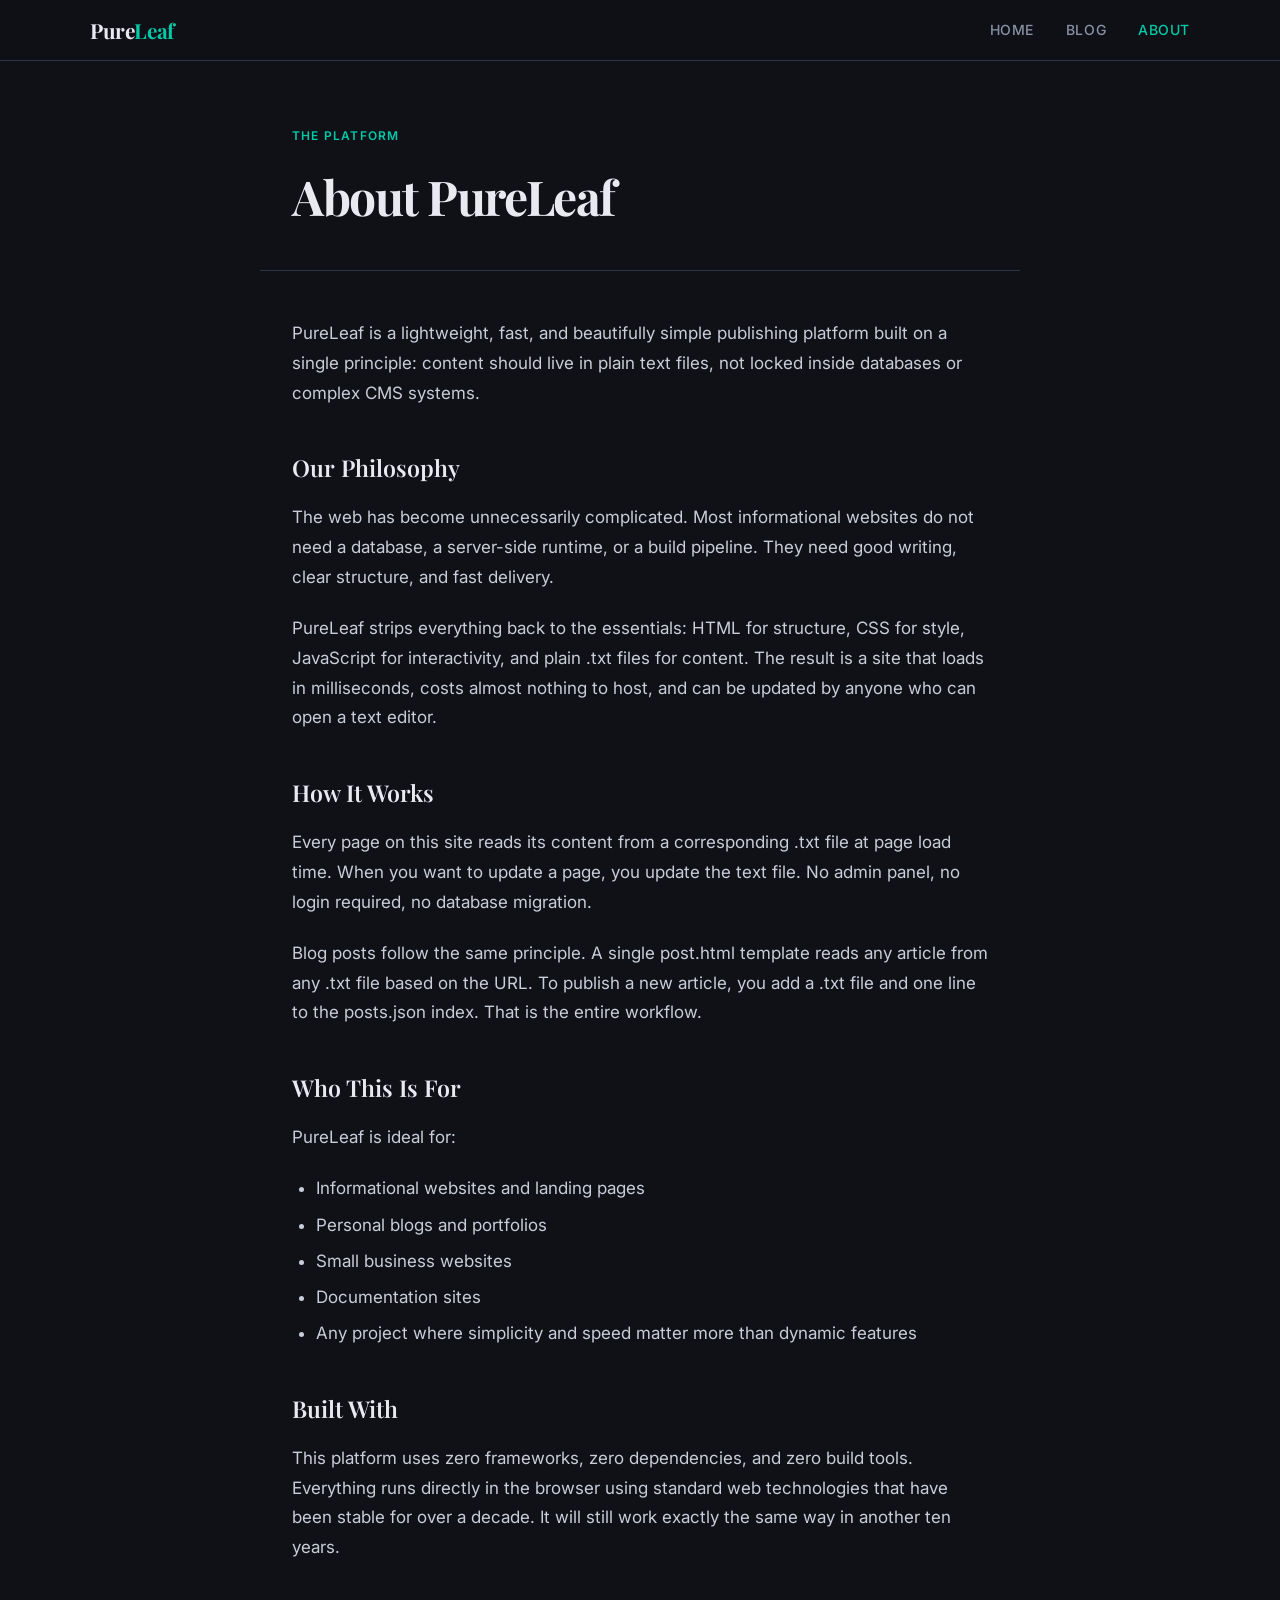
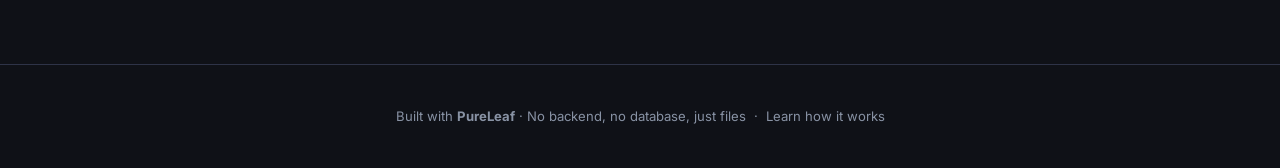
==== about.html @ 8e655b67 "Initial import" ====
<!DOCTYPE html>
<html lang="en">
<head>
  <meta charset="UTF-8">
  <meta name="viewport" content="width=device-width, initial-scale=1.0">
  <title>About — PureLeaf</title>
  <meta name="description" content="Learn how PureLeaf works — a backend-free publishing platform powered by plain text files.">
  <link rel="stylesheet" href="css/main.css">
</head>
<body>

  <nav class="nav">
    <div class="nav-inner">
      <a href="index.html" class="nav-logo">Pure<span>Leaf</span></a>
      <ul class="nav-links">
        <li><a href="index.html">Home</a></li>
        <li><a href="blog.html">Blog</a></li>
        <li><a href="about.html" class="active">About</a></li>
      </ul>
    </div>
  </nav>

  <main>

    <div class="page-header">
      <div class="section-label">The Platform</div>
      <h1>About PureLeaf</h1>
    </div>

    <div class="page-body">
      <!--
        This entire page's content comes from pages/about.txt
        To update it, just edit that file. No HTML knowledge needed.
      -->
      <div class="page-content" id="page-content"></div>
    </div>

  </main>

  <footer>
    <p>Built with <strong>PureLeaf</strong> · No backend, no database, just files &nbsp;·&nbsp;
      <a href="about.html">Learn how it works</a>
    </p>
  </footer>

  <script src="js/engine.js"></script>
  <script>
    // One line to load and render the entire page content from a txt file
    PureLeaf.render('pages/about.txt', document.getElementById('page-content'));
  </script>

</body>
</html>
---- css/main.css ----
@import url('https://fonts.googleapis.com/css2?family=Playfair+Display:wght@400;600;700&family=Inter:wght@300;400;500;600&display=swap');

/* ── Tokens ── */
:root {
  --bg:       #0f1117;
  --surface:  #1a1f2e;
  --surface2: #222736;
  --border:   #2e3347;
  --accent:   #00c9a7;
  --accent2:  #0099ff;
  --text:     #e8eaf0;
  --muted:    #8892a4;
  --danger:   #ff6b6b;

  --font-display: 'Playfair Display', Georgia, serif;
  --font-body:    'Inter', system-ui, sans-serif;

  --radius: 8px;
  --max-w:  760px;
  --max-w-wide: 1100px;
}

/* ── Reset ── */
*, *::before, *::after { box-sizing: border-box; margin: 0; padding: 0; }

html { scroll-behavior: smooth; }

body {
  background: var(--bg);
  color: var(--text);
  font-family: var(--font-body);
  font-size: 17px;
  line-height: 1.75;
  min-height: 100vh;
  display: flex;
  flex-direction: column;
}

img { max-width: 100%; display: block; }
a  { color: var(--accent); text-decoration: none; }
a:hover { text-decoration: underline; }

/* ── Nav ── */
.nav {
  position: sticky;
  top: 0;
  z-index: 100;
  background: rgba(15, 17, 23, 0.88);
  backdrop-filter: blur(12px);
  border-bottom: 1px solid var(--border);
  padding: 0 2rem;
}

.nav-inner {
  max-width: var(--max-w-wide);
  margin: 0 auto;
  display: flex;
  align-items: center;
  justify-content: space-between;
  height: 60px;
}

.nav-logo {
  font-family: var(--font-display);
  font-size: 1.3rem;
  font-weight: 700;
  color: var(--text);
  letter-spacing: -0.02em;
}

.nav-logo span { color: var(--accent); }

.nav-links { display: flex; gap: 2rem; list-style: none; }

.nav-links a {
  color: var(--muted);
  font-size: 0.875rem;
  font-weight: 500;
  letter-spacing: 0.04em;
  text-transform: uppercase;
  transition: color 0.2s;
}

.nav-links a:hover,
.nav-links a.active { color: var(--accent); text-decoration: none; }

/* ── Main layout ── */
main { flex: 1; }

.container {
  max-width: var(--max-w-wide);
  margin: 0 auto;
  padding: 0 2rem;
}

.container--narrow {
  max-width: var(--max-w);
  margin: 0 auto;
  padding: 0 2rem;
}

/* ── Hero ── */
.hero {
  padding: 5rem 2rem 4rem;
  text-align: center;
  max-width: var(--max-w-wide);
  margin: 0 auto;
}

.hero-eyebrow {
  display: inline-block;
  font-size: 0.75rem;
  font-weight: 600;
  letter-spacing: 0.12em;
  text-transform: uppercase;
  color: var(--accent);
  border: 1px solid var(--accent);
  padding: 0.3rem 0.9rem;
  border-radius: 100px;
  margin-bottom: 1.5rem;
}

.hero h1 {
  font-family: var(--font-display);
  font-size: clamp(2.2rem, 5vw, 3.8rem);
  font-weight: 700;
  line-height: 1.15;
  letter-spacing: -0.03em;
  color: var(--text);
  margin-bottom: 1.25rem;
}

.hero h1 em {
  font-style: normal;
  color: var(--accent);
}

.hero p {
  font-size: 1.1rem;
  color: var(--muted);
  max-width: 560px;
  margin: 0 auto 2.5rem;
}

.btn {
  display: inline-block;
  padding: 0.75rem 1.75rem;
  border-radius: var(--radius);
  font-size: 0.9rem;
  font-weight: 600;
  letter-spacing: 0.02em;
  transition: all 0.2s;
  cursor: pointer;
  border: none;
}

.btn-primary {
  background: var(--accent);
  color: #0f1117;
}

.btn-primary:hover {
  background: #00e0bb;
  text-decoration: none;
  transform: translateY(-1px);
}

.btn-ghost {
  background: transparent;
  color: var(--muted);
  border: 1px solid var(--border);
}

.btn-ghost:hover {
  color: var(--text);
  border-color: var(--muted);
  text-decoration: none;
}

/* ── Section headings ── */
.section-label {
  font-size: 0.75rem;
  font-weight: 600;
  letter-spacing: 0.1em;
  text-transform: uppercase;
  color: var(--accent);
  margin-bottom: 0.5rem;
}

/* ── Post cards grid ── */
.posts-section {
  padding: 3rem 2rem 5rem;
}

.posts-header {
  max-width: var(--max-w-wide);
  margin: 0 auto 2.5rem;
  display: flex;
  align-items: flex-end;
  justify-content: space-between;
}

.posts-header h2 {
  font-family: var(--font-display);
  font-size: 1.8rem;
  font-weight: 600;
  letter-spacing: -0.02em;
}

.posts-grid {
  max-width: var(--max-w-wide);
  margin: 0 auto;
  display: grid;
  grid-template-columns: repeat(auto-fill, minmax(300px, 1fr));
  gap: 1.5rem;
}

.post-card {
  background: var(--surface);
  border: 1px solid var(--border);
  border-radius: calc(var(--radius) * 1.5);
  padding: 1.75rem;
  transition: border-color 0.2s, transform 0.2s;
  display: flex;
  flex-direction: column;
}

.post-card:hover {
  border-color: var(--accent);
  transform: translateY(-3px);
}

.post-card-category {
  font-size: 0.72rem;
  font-weight: 600;
  letter-spacing: 0.1em;
  text-transform: uppercase;
  color: var(--accent);
  margin-bottom: 0.75rem;
}

.post-card h3 {
  font-family: var(--font-display);
  font-size: 1.15rem;
  font-weight: 600;
  line-height: 1.35;
  margin-bottom: 0.75rem;
  color: var(--text);
}

.post-card p {
  font-size: 0.9rem;
  color: var(--muted);
  line-height: 1.65;
  flex: 1;
  margin-bottom: 1.25rem;
}

.post-card-meta {
  display: flex;
  align-items: center;
  justify-content: space-between;
  font-size: 0.78rem;
  color: var(--muted);
  border-top: 1px solid var(--border);
  padding-top: 1rem;
  margin-top: auto;
}

.post-card-link {
  color: var(--accent);
  font-weight: 500;
  font-size: 0.82rem;
}

/* ── Article page ── */
.article-header {
  padding: 4rem 2rem 3rem;
  max-width: var(--max-w);
  margin: 0 auto;
  border-bottom: 1px solid var(--border);
}

.article-category {
  display: inline-block;
  font-size: 0.72rem;
  font-weight: 600;
  letter-spacing: 0.1em;
  text-transform: uppercase;
  color: var(--accent);
  margin-bottom: 1rem;
}

.article-header h1 {
  font-family: var(--font-display);
  font-size: clamp(1.8rem, 4vw, 2.8rem);
  font-weight: 700;
  line-height: 1.2;
  letter-spacing: -0.025em;
  margin-bottom: 1rem;
}

.article-meta {
  font-size: 0.85rem;
  color: var(--muted);
}

/* ── Article reading line (signature element) ── */
.article-body {
  max-width: var(--max-w);
  margin: 0 auto;
  padding: 3rem 2rem 5rem;
  position: relative;
}

.article-body::before {
  content: '';
  position: absolute;
  left: 0;
  top: 3rem;
  width: 3px;
  background: linear-gradient(to bottom, var(--accent), transparent);
  height: 60%;
  border-radius: 2px;
  opacity: 0.35;
}

/* Article content styles (rendered from txt) */
.article-content h2 {
  font-family: var(--font-display);
  font-size: 1.45rem;
  font-weight: 600;
  margin: 2.5rem 0 0.9rem;
  color: var(--text);
  letter-spacing: -0.01em;
}

.article-content p {
  margin-bottom: 1.35rem;
  color: #c8cdd8;
}

.article-content ul, .article-content ol {
  margin: 1rem 0 1.35rem 1.5rem;
  color: #c8cdd8;
}

.article-content li { margin-bottom: 0.4rem; }

/* ── About / static page ── */
.page-header {
  padding: 4rem 2rem 2rem;
  max-width: var(--max-w);
  margin: 0 auto;
  border-bottom: 1px solid var(--border);
}

.page-header h1 {
  font-family: var(--font-display);
  font-size: clamp(2rem, 4vw, 3rem);
  font-weight: 700;
  letter-spacing: -0.03em;
}

.page-body {
  max-width: var(--max-w);
  margin: 0 auto;
  padding: 3rem 2rem 5rem;
}

.page-content h2 {
  font-family: var(--font-display);
  font-size: 1.45rem;
  font-weight: 600;
  margin: 2.5rem 0 0.9rem;
  color: var(--text);
}

.page-content p  { margin-bottom: 1.35rem; color: #c8cdd8; }
.page-content ul { margin: 1rem 0 1.35rem 1.5rem; color: #c8cdd8; }
.page-content li { margin-bottom: 0.4rem; }

/* ── Blog index page ── */
.blog-header {
  padding: 4rem 2rem 3rem;
  max-width: var(--max-w-wide);
  margin: 0 auto;
}

.blog-header h1 {
  font-family: var(--font-display);
  font-size: clamp(2rem, 4vw, 3rem);
  font-weight: 700;
  letter-spacing: -0.03em;
  margin-bottom: 0.5rem;
}

.blog-header p { color: var(--muted); max-width: 480px; }

/* ── Post card cover image ── */
.post-card-image {
  width: calc(100% + 3.5rem);
  margin: -1.75rem -1.75rem 1.25rem;
  border-radius: calc(var(--radius) * 1.5) calc(var(--radius) * 1.5) 0 0;
  overflow: hidden;
  aspect-ratio: 16 / 9;
}

.post-card-image img {
  width: 100%;
  height: 100%;
  object-fit: cover;
  transition: transform 0.4s ease;
}

.post-card:hover .post-card-image img {
  transform: scale(1.04);
}

/* ── Article hero image ── */
.article-hero-wrap {
  width: 100%;
  max-width: var(--max-w);
  margin: 0 auto;
  padding: 0 2rem 2rem;
  box-sizing: border-box;
  display: block;
}

.article-hero-image {
  width: 100%;
  aspect-ratio: 16 / 7;
  overflow: hidden;
  border-radius: var(--radius);
  background: var(--surface);
  display: block;
  box-sizing: border-box;
}

.article-hero-image:empty {
  display: none;
}

.article-hero-image img {
  width: 100% !important;
  height: 100% !important;
  max-width: none !important;
  object-fit: cover;
  display: block;
}

/* ── Inline article figures ── */
.article-figure {
  margin: 2rem 0;
  border-radius: var(--radius);
  overflow: hidden;
  border: 1px solid var(--border);
}

.article-figure img {
  width: 100%;
  height: auto;
  display: block;
}

.article-figure figcaption {
  padding: 0.6rem 1rem;
  font-size: 0.8rem;
  color: var(--muted);
  background: var(--surface);
  border-top: 1px solid var(--border);
  font-style: italic;
}


.loading {
  color: var(--muted);
  font-size: 0.9rem;
  padding: 2rem 0;
  display: flex;
  align-items: center;
  gap: 0.5rem;
}

.loading::before {
  content: '';
  width: 14px; height: 14px;
  border: 2px solid var(--border);
  border-top-color: var(--accent);
  border-radius: 50%;
  animation: spin 0.8s linear infinite;
  flex-shrink: 0;
}

@keyframes spin { to { transform: rotate(360deg); } }

/* ── Back link ── */
.back-link {
  display: inline-flex;
  align-items: center;
  gap: 0.4rem;
  font-size: 0.85rem;
  color: var(--muted);
  margin-bottom: 2rem;
  transition: color 0.2s;
}

.back-link:hover { color: var(--accent); text-decoration: none; }

/* ── Footer ── */
footer {
  border-top: 1px solid var(--border);
  padding: 2.5rem 2rem;
  text-align: center;
  font-size: 0.82rem;
  color: var(--muted);
}

footer a { color: var(--muted); }
footer a:hover { color: var(--accent); }

/* ── Fade-in animation ── */
.fade-in {
  animation: fadeIn 0.4s ease both;
}

@keyframes fadeIn {
  from { opacity: 0; transform: translateY(8px); }
  to   { opacity: 1; transform: translateY(0); }
}

/* ── Responsive ── */
@media (max-width: 640px) {
  .nav-links { gap: 1.2rem; }
  .posts-grid { grid-template-columns: 1fr; }
  .posts-header { flex-direction: column; align-items: flex-start; gap: 0.75rem; }
  .article-body::before { display: none; }
}
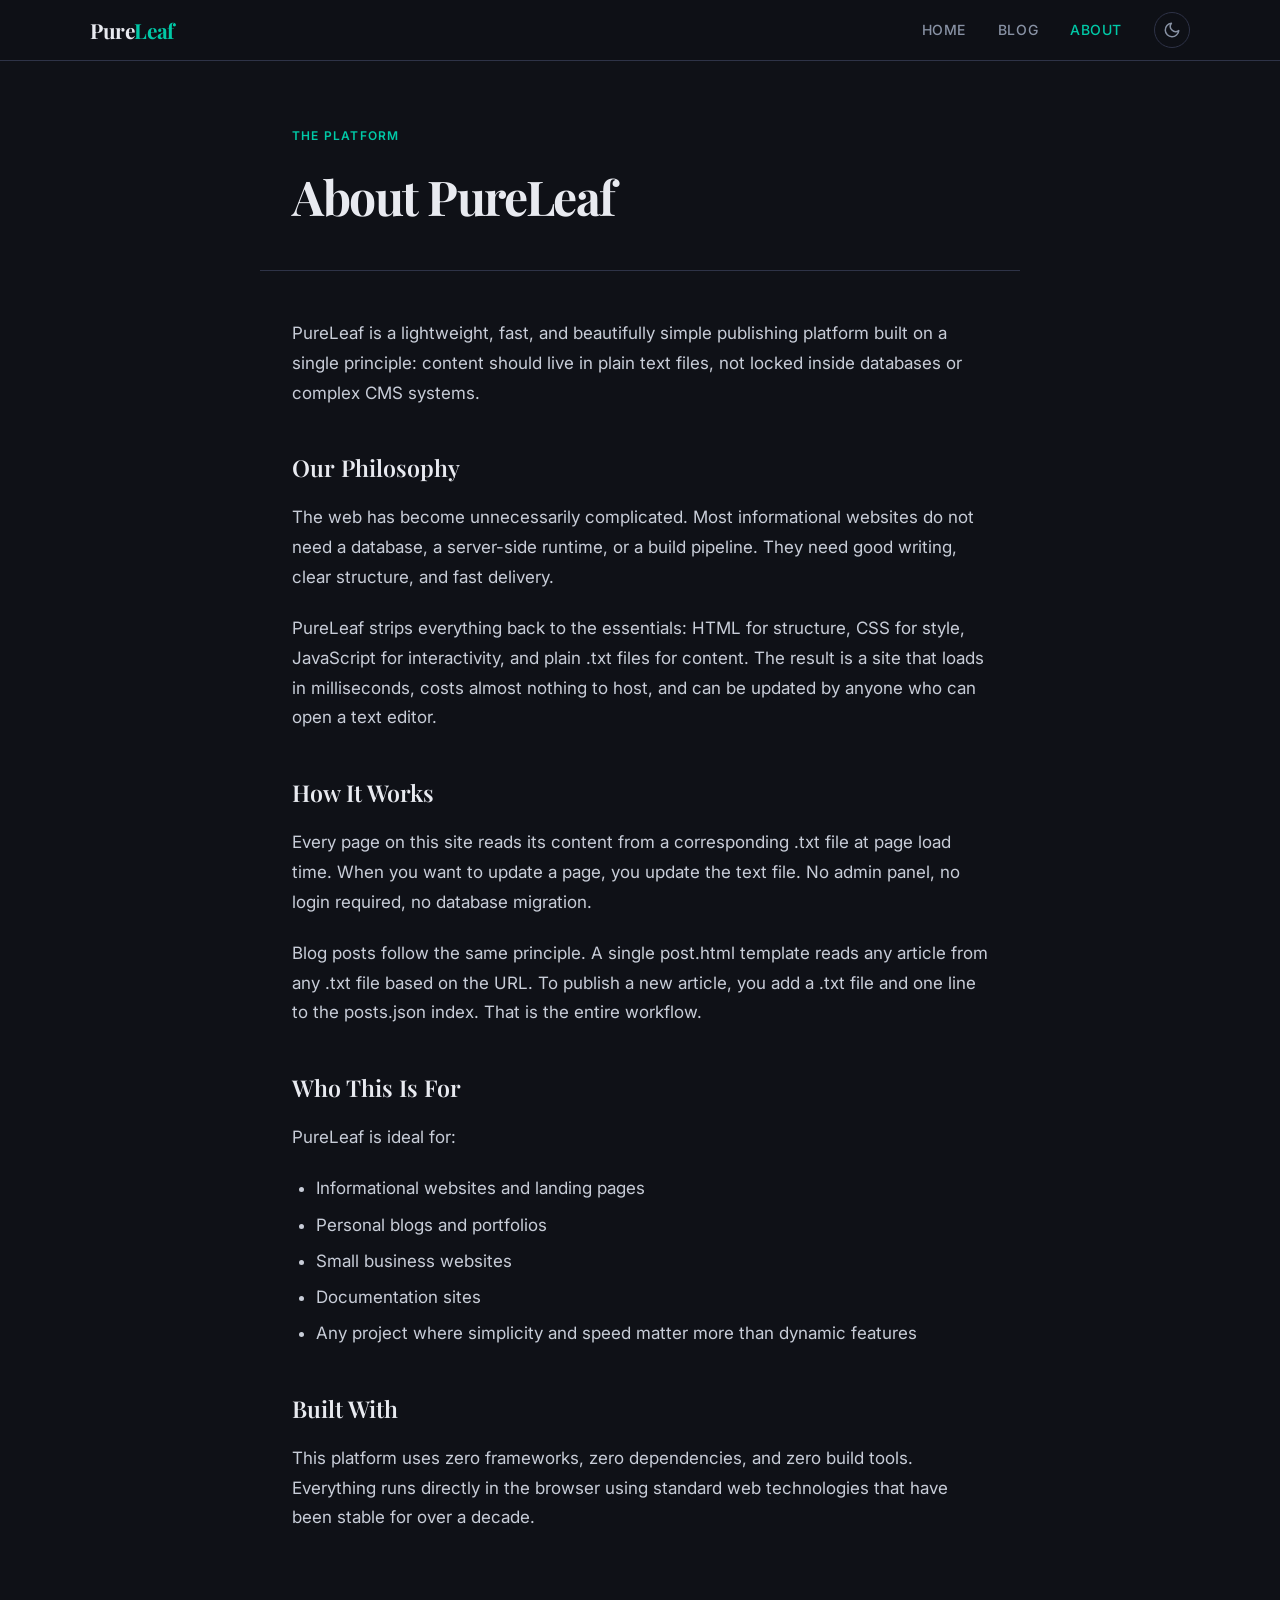
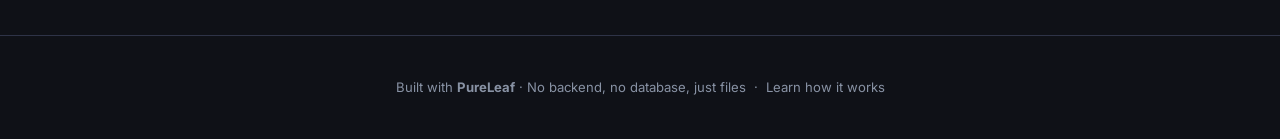
==== commit 008a5bf1: "adding theme toggle" ====
--- a/about.html
+++ b/about.html
@@ -5,18 +5,37 @@
   <meta name="viewport" content="width=device-width, initial-scale=1.0">
   <title>About — PureLeaf</title>
   <meta name="description" content="Learn how PureLeaf works — a backend-free publishing platform powered by plain text files.">
+  <meta name="generator" content="PureLeaf">
+  <link rel="icon" type="image/svg+xml" href="assets/favicon.svg">
   <link rel="stylesheet" href="css/main.css">
+  <script>if(localStorage.getItem('theme')==='light')document.body.classList.add('light');</script>
 </head>
 <body>
 
   <nav class="nav">
     <div class="nav-inner">
       <a href="index.html" class="nav-logo">Pure<span>Leaf</span></a>
-      <ul class="nav-links">
-        <li><a href="index.html">Home</a></li>
-        <li><a href="blog.html">Blog</a></li>
-        <li><a href="about.html" class="active">About</a></li>
-      </ul>
+      <div class="nav-right">
+        <ul class="nav-links">
+          <li><a href="index.html">Home</a></li>
+          <li><a href="blog.html">Blog</a></li>
+          <li><a href="about.html" class="active">About</a></li>
+        </ul>
+        <button class="theme-toggle" id="theme-toggle" aria-label="Toggle light/dark mode">
+          <span class="icon-wrap">
+            <svg class="icon-sun" xmlns="http://www.w3.org/2000/svg" viewBox="0 0 24 24" fill="none" stroke="currentColor" stroke-width="2" stroke-linecap="round" stroke-linejoin="round">
+              <circle cx="12" cy="12" r="5"/>
+              <line x1="12" y1="1" x2="12" y2="3"/><line x1="12" y1="21" x2="12" y2="23"/>
+              <line x1="4.22" y1="4.22" x2="5.64" y2="5.64"/><line x1="18.36" y1="18.36" x2="19.78" y2="19.78"/>
+              <line x1="1" y1="12" x2="3" y2="12"/><line x1="21" y1="12" x2="23" y2="12"/>
+              <line x1="4.22" y1="19.78" x2="5.64" y2="18.36"/><line x1="18.36" y1="5.64" x2="19.78" y2="4.22"/>
+            </svg>
+            <svg class="icon-moon" xmlns="http://www.w3.org/2000/svg" viewBox="0 0 24 24" fill="none" stroke="currentColor" stroke-width="2" stroke-linecap="round" stroke-linejoin="round">
+              <path d="M21 12.79A9 9 0 1 1 11.21 3 7 7 0 0 0 21 12.79z"/>
+            </svg>
+          </span>
+        </button>
+      </div>
     </div>
   </nav>
 
@@ -28,10 +47,6 @@
     </div>
 
     <div class="page-body">
-      <!--
-        This entire page's content comes from pages/about.txt
-        To update it, just edit that file. No HTML knowledge needed.
-      -->
       <div class="page-content" id="page-content"></div>
     </div>
 
@@ -39,13 +54,19 @@
 
   <footer>
     <p>Built with <strong>PureLeaf</strong> · No backend, no database, just files &nbsp;·&nbsp;
-      <a href="about.html">Learn how it works</a>
-    </p>
+      <a href="about.html">Learn how it works</a></p>
   </footer>
 
   <script src="js/engine.js"></script>
   <script>
-    // One line to load and render the entire page content from a txt file
+    // ── Theme toggle ──────────────────────────────────────────
+    const toggle = document.getElementById('theme-toggle');
+    toggle.addEventListener('click', () => {
+      const isLight = document.body.classList.toggle('light');
+      localStorage.setItem('theme', isLight ? 'light' : 'dark');
+    });
+
+    // ── Page content ──────────────────────────────────────────
     PureLeaf.render('pages/about.txt', document.getElementById('page-content'));
   </script>
 
--- a/css/main.css
+++ b/css/main.css
@@ -1,23 +1,56 @@
 @import url('https://fonts.googleapis.com/css2?family=Playfair+Display:wght@400;600;700&family=Inter:wght@300;400;500;600&display=swap');
 
-/* ── Tokens ── */
+/* ── Dark theme tokens (default) ── */
 :root {
-  --bg:       #0f1117;
-  --surface:  #1a1f2e;
-  --surface2: #222736;
-  --border:   #2e3347;
-  --accent:   #00c9a7;
-  --accent2:  #0099ff;
-  --text:     #e8eaf0;
-  --muted:    #8892a4;
-  --danger:   #ff6b6b;
+  --bg:          #0f1117;
+  --surface:     #1a1f2e;
+  --surface2:    #222736;
+  --border:      #2e3347;
+  --accent:      #00c9a7;
+  --accent2:     #0099ff;
+  --text:        #e8eaf0;
+  --muted:       #8892a4;
+  --danger:      #ff6b6b;
+  --article-p:   #c8cdd8;
 
   --font-display: 'Playfair Display', Georgia, serif;
   --font-body:    'Inter', system-ui, sans-serif;
 
-  --radius: 8px;
-  --max-w:  760px;
+  --radius:     8px;
+  --max-w:      760px;
   --max-w-wide: 1100px;
+  --accent-glow: rgba(0, 201, 167, 0.15);
+
+  /* Nav background — semi-transparent for backdrop-filter blur */
+  --nav-bg: rgba(15, 17, 23, 0.88);
+
+  /* Hero overlay gradient stops */
+  --hero-overlay-top:    rgba(15, 17, 23, 0.35);
+  --hero-overlay-bottom: rgba(15, 17, 23, 0.92);
+
+  /* Theme toggle icon visibility */
+  --icon-sun:  0;   /* hidden in dark mode */
+  --icon-moon: 1;   /* visible in dark mode */
+}
+
+/* ── Light theme token overrides ── */
+body.light {
+  --bg:          #f8f7f4;
+  --surface:     #ffffff;
+  --surface2:    #f1f0ed;
+  --border:      #dddbd6;
+  --text:        #1a1a2e;
+  --muted:       #6b7280;
+  --danger:      #dc2626;
+  --article-p:   #374151;
+  --accent-glow: rgba(0, 201, 167, 0.12);
+
+  --nav-bg: rgba(248, 247, 244, 0.88);
+  --hero-overlay-top:    rgba(15, 17, 23, 0.25);
+  --hero-overlay-bottom: rgba(15, 17, 23, 0.80);
+
+  --icon-sun:  1;   /* visible in light mode */
+  --icon-moon: 0;   /* hidden in light mode */
 }
 
 /* ── Reset ── */
@@ -34,6 +67,8 @@
   min-height: 100vh;
   display: flex;
   flex-direction: column;
+  /* Smooth transition for theme switch — covers bg, text, borders */
+  transition: background 0.25s ease, color 0.25s ease;
 }
 
 img { max-width: 100%; display: block; }
@@ -45,10 +80,11 @@
   position: sticky;
   top: 0;
   z-index: 100;
-  background: rgba(15, 17, 23, 0.88);
+  background: var(--nav-bg);
   backdrop-filter: blur(12px);
   border-bottom: 1px solid var(--border);
   padding: 0 2rem;
+  transition: background 0.25s ease, border-color 0.25s ease;
 }
 
 .nav-inner {
@@ -66,9 +102,17 @@
   font-weight: 700;
   color: var(--text);
   letter-spacing: -0.02em;
+  transition: color 0.25s ease;
 }
 
 .nav-logo span { color: var(--accent); }
+
+/* Nav right side — links + toggle grouped together */
+.nav-right {
+  display: flex;
+  align-items: center;
+  gap: 2rem;
+}
 
 .nav-links { display: flex; gap: 2rem; list-style: none; }
 
@@ -84,6 +128,47 @@
 .nav-links a:hover,
 .nav-links a.active { color: var(--accent); text-decoration: none; }
 
+/* ── Theme toggle button ── */
+.theme-toggle {
+  background: none;
+  border: 1px solid var(--border);
+  border-radius: 100px;
+  width: 36px;
+  height: 36px;
+  display: flex;
+  align-items: center;
+  justify-content: center;
+  cursor: pointer;
+  color: var(--muted);
+  transition: border-color 0.2s, color 0.2s, background 0.2s;
+  flex-shrink: 0;
+  padding: 0;
+}
+
+.theme-toggle:hover {
+  border-color: var(--accent);
+  color: var(--accent);
+  background: var(--accent-glow);
+}
+
+/* Show sun icon in light mode, moon icon in dark mode */
+.theme-toggle .icon-sun  { opacity: var(--icon-sun);  transition: opacity 0.2s; display: block; }
+.theme-toggle .icon-moon { opacity: var(--icon-moon); transition: opacity 0.2s; display: block; }
+
+/* Stack both icons and use opacity to switch between them */
+.theme-toggle .icon-wrap {
+  position: relative;
+  width: 18px;
+  height: 18px;
+}
+
+.theme-toggle .icon-wrap svg {
+  position: absolute;
+  top: 0; left: 0;
+  width: 18px;
+  height: 18px;
+}
+
 /* ── Main layout ── */
 main { flex: 1; }
 
@@ -101,10 +186,46 @@
 
 /* ── Hero ── */
 .hero {
+  position: relative;
+  overflow: hidden;
+  min-height: 560px;
+  display: flex;
+  align-items: center;
+}
+
+.hero-bg {
+  position: absolute;
+  inset: 0;
+  z-index: 0;
+}
+
+.hero-bg img {
+  width: 100%;
+  height: 100%;
+  object-fit: cover;
+  display: block;
+}
+
+.hero-bg::after {
+  content: '';
+  position: absolute;
+  inset: 0;
+  background: linear-gradient(
+    to bottom,
+    var(--hero-overlay-top) 0%,
+    var(--hero-overlay-bottom) 100%
+  );
+  transition: background 0.25s ease;
+}
+
+.hero-content {
+  position: relative;
+  z-index: 1;
+  width: 100%;
+  max-width: var(--max-w-wide);
+  margin: 0 auto;
   padding: 5rem 2rem 4rem;
   text-align: center;
-  max-width: var(--max-w-wide);
-  margin: 0 auto;
 }
 
 .hero-eyebrow {
@@ -120,28 +241,137 @@
   margin-bottom: 1.5rem;
 }
 
-.hero h1 {
+.hero-content h1 {
   font-family: var(--font-display);
   font-size: clamp(2.2rem, 5vw, 3.8rem);
   font-weight: 700;
   line-height: 1.15;
   letter-spacing: -0.03em;
-  color: var(--text);
+  color: #e8eaf0; /* always light — sits on dark photo overlay */
   margin-bottom: 1.25rem;
 }
 
-.hero h1 em {
-  font-style: normal;
-  color: var(--accent);
-}
-
-.hero p {
+.hero-content h1 em { font-style: normal; color: var(--accent); }
+
+.hero-content p {
   font-size: 1.1rem;
-  color: var(--muted);
+  color: rgba(232, 234, 240, 0.8); /* always light — sits on dark photo overlay */
   max-width: 560px;
   margin: 0 auto 2.5rem;
 }
 
+.hero-stats {
+  display: flex;
+  justify-content: center;
+  gap: 3rem;
+  margin-top: 2.5rem;
+  flex-wrap: wrap;
+}
+
+.hero-stat { text-align: center; }
+
+.hero-stat strong {
+  display: block;
+  font-family: var(--font-display);
+  font-size: 2rem;
+  font-weight: 700;
+  color: var(--accent);
+  line-height: 1;
+}
+
+.hero-stat span {
+  font-size: 0.78rem;
+  text-transform: uppercase;
+  letter-spacing: 0.08em;
+  color: rgba(232, 234, 240, 0.7);
+  margin-top: 0.3rem;
+  display: block;
+}
+
+/* ── Stats strip ── */
+.stats-strip {
+  width: 100%;
+  background: var(--surface);
+  border-top: 1px solid var(--border);
+  border-bottom: 1px solid var(--border);
+  transition: background 0.25s ease, border-color 0.25s ease;
+}
+
+.stats-strip-inner {
+  max-width: var(--max-w-wide);
+  margin: 0 auto;
+  padding: 2rem;
+  display: flex;
+  justify-content: space-around;
+  align-items: center;
+  flex-wrap: wrap;
+  gap: 1.5rem;
+}
+
+.stat-item-value {
+  font-family: var(--font-display);
+  font-size: 2.2rem;
+  font-weight: 700;
+  color: var(--accent);
+  line-height: 1;
+  display: block;
+  text-align: center;
+}
+
+.stat-item-label {
+  font-size: 0.78rem;
+  text-transform: uppercase;
+  letter-spacing: 0.08em;
+  color: var(--muted);
+  margin-top: 0.35rem;
+  display: block;
+  text-align: center;
+}
+
+/* ── Power line ── */
+.power-line {
+  width: 100%;
+  height: 2px;
+  background: linear-gradient(
+    to right,
+    transparent,
+    var(--accent) 20%,
+    var(--accent2) 80%,
+    transparent
+  );
+  box-shadow: 0 0 16px var(--accent-glow);
+  border: none;
+  margin: 0;
+  padding: 0;
+}
+
+/* ── Section layout ── */
+.section { padding: 4rem 2rem; }
+
+.section-header {
+  max-width: var(--max-w-wide);
+  margin: 0 auto 2.5rem;
+}
+
+.section-eyebrow {
+  font-size: 0.75rem;
+  font-weight: 600;
+  letter-spacing: 0.1em;
+  text-transform: uppercase;
+  color: var(--accent);
+  margin-bottom: 0.5rem;
+  display: block;
+}
+
+.section-title {
+  font-family: var(--font-display);
+  font-size: clamp(1.6rem, 3vw, 2.4rem);
+  font-weight: 700;
+  letter-spacing: -0.02em;
+  color: var(--text);
+}
+
+/* ── Buttons ── */
 .btn {
   display: inline-block;
   padding: 0.75rem 1.75rem;
@@ -154,30 +384,18 @@
   border: none;
 }
 
-.btn-primary {
-  background: var(--accent);
-  color: #0f1117;
-}
-
-.btn-primary:hover {
-  background: #00e0bb;
-  text-decoration: none;
-  transform: translateY(-1px);
-}
+.btn-primary { background: var(--accent); color: #0f1117; }
+.btn-primary:hover { background: #00e0bb; text-decoration: none; transform: translateY(-1px); }
 
 .btn-ghost {
   background: transparent;
   color: var(--muted);
   border: 1px solid var(--border);
-}
-
-.btn-ghost:hover {
-  color: var(--text);
-  border-color: var(--muted);
-  text-decoration: none;
-}
-
-/* ── Section headings ── */
+  transition: color 0.2s, border-color 0.2s, background 0.25s ease;
+}
+.btn-ghost:hover { color: var(--text); border-color: var(--muted); text-decoration: none; }
+
+/* ── Section label ── */
 .section-label {
   font-size: 0.75rem;
   font-weight: 600;
@@ -187,10 +405,8 @@
   margin-bottom: 0.5rem;
 }
 
-/* ── Post cards grid ── */
-.posts-section {
-  padding: 3rem 2rem 5rem;
-}
+/* ── Post cards ── */
+.posts-section { padding: 3rem 2rem 5rem; }
 
 .posts-header {
   max-width: var(--max-w-wide);
@@ -220,15 +436,12 @@
   border: 1px solid var(--border);
   border-radius: calc(var(--radius) * 1.5);
   padding: 1.75rem;
-  transition: border-color 0.2s, transform 0.2s;
+  transition: border-color 0.2s, transform 0.2s, background 0.25s ease;
   display: flex;
   flex-direction: column;
 }
 
-.post-card:hover {
-  border-color: var(--accent);
-  transform: translateY(-3px);
-}
+.post-card:hover { border-color: var(--accent); transform: translateY(-3px); }
 
 .post-card-category {
   font-size: 0.72rem;
@@ -246,6 +459,7 @@
   line-height: 1.35;
   margin-bottom: 0.75rem;
   color: var(--text);
+  transition: color 0.25s ease;
 }
 
 .post-card p {
@@ -254,6 +468,7 @@
   line-height: 1.65;
   flex: 1;
   margin-bottom: 1.25rem;
+  transition: color 0.25s ease;
 }
 
 .post-card-meta {
@@ -265,13 +480,10 @@
   border-top: 1px solid var(--border);
   padding-top: 1rem;
   margin-top: auto;
-}
-
-.post-card-link {
-  color: var(--accent);
-  font-weight: 500;
-  font-size: 0.82rem;
-}
+  transition: border-color 0.25s ease;
+}
+
+.post-card-link { color: var(--accent); font-weight: 500; font-size: 0.82rem; }
 
 /* ── Article page ── */
 .article-header {
@@ -279,6 +491,7 @@
   max-width: var(--max-w);
   margin: 0 auto;
   border-bottom: 1px solid var(--border);
+  transition: border-color 0.25s ease;
 }
 
 .article-category {
@@ -300,12 +513,9 @@
   margin-bottom: 1rem;
 }
 
-.article-meta {
-  font-size: 0.85rem;
-  color: var(--muted);
-}
-
-/* ── Article reading line (signature element) ── */
+.article-meta { font-size: 0.85rem; color: var(--muted); }
+
+/* ── Article reading line ── */
 .article-body {
   max-width: var(--max-w);
   margin: 0 auto;
@@ -325,7 +535,6 @@
   opacity: 0.35;
 }
 
-/* Article content styles (rendered from txt) */
 .article-content h2 {
   font-family: var(--font-display);
   font-size: 1.45rem;
@@ -333,19 +542,43 @@
   margin: 2.5rem 0 0.9rem;
   color: var(--text);
   letter-spacing: -0.01em;
+  transition: color 0.25s ease;
 }
 
 .article-content p {
   margin-bottom: 1.35rem;
-  color: #c8cdd8;
-}
-
-.article-content ul, .article-content ol {
+  color: var(--article-p);
+  transition: color 0.25s ease;
+}
+
+.article-content ul,
+.article-content ol {
   margin: 1rem 0 1.35rem 1.5rem;
-  color: #c8cdd8;
+  color: var(--article-p);
+  transition: color 0.25s ease;
 }
 
 .article-content li { margin-bottom: 0.4rem; }
+
+/* ── Home content section ── */
+.home-content-section {
+  max-width: var(--max-w);
+  margin: 0 auto;
+  padding: 3rem 2rem 4rem;
+}
+
+.home-content-section h2 {
+  font-family: var(--font-display);
+  font-size: 1.45rem;
+  font-weight: 600;
+  margin: 2.5rem 0 0.9rem;
+  color: var(--text);
+  transition: color 0.25s ease;
+}
+
+.home-content-section p  { margin-bottom: 1.35rem; color: var(--article-p); transition: color 0.25s ease; }
+.home-content-section ul { margin: 1rem 0 1.35rem 1.5rem; color: var(--article-p); transition: color 0.25s ease; }
+.home-content-section li { margin-bottom: 0.4rem; }
 
 /* ── About / static page ── */
 .page-header {
@@ -353,6 +586,7 @@
   max-width: var(--max-w);
   margin: 0 auto;
   border-bottom: 1px solid var(--border);
+  transition: border-color 0.25s ease;
 }
 
 .page-header h1 {
@@ -362,11 +596,7 @@
   letter-spacing: -0.03em;
 }
 
-.page-body {
-  max-width: var(--max-w);
-  margin: 0 auto;
-  padding: 3rem 2rem 5rem;
-}
+.page-body { max-width: var(--max-w); margin: 0 auto; padding: 3rem 2rem 5rem; }
 
 .page-content h2 {
   font-family: var(--font-display);
@@ -374,18 +604,15 @@
   font-weight: 600;
   margin: 2.5rem 0 0.9rem;
   color: var(--text);
-}
-
-.page-content p  { margin-bottom: 1.35rem; color: #c8cdd8; }
-.page-content ul { margin: 1rem 0 1.35rem 1.5rem; color: #c8cdd8; }
+  transition: color 0.25s ease;
+}
+
+.page-content p  { margin-bottom: 1.35rem; color: var(--article-p); transition: color 0.25s ease; }
+.page-content ul { margin: 1rem 0 1.35rem 1.5rem; color: var(--article-p); transition: color 0.25s ease; }
 .page-content li { margin-bottom: 0.4rem; }
 
-/* ── Blog index page ── */
-.blog-header {
-  padding: 4rem 2rem 3rem;
-  max-width: var(--max-w-wide);
-  margin: 0 auto;
-}
+/* ── Blog index ── */
+.blog-header { padding: 4rem 2rem 3rem; max-width: var(--max-w-wide); margin: 0 auto; }
 
 .blog-header h1 {
   font-family: var(--font-display);
@@ -413,9 +640,7 @@
   transition: transform 0.4s ease;
 }
 
-.post-card:hover .post-card-image img {
-  transform: scale(1.04);
-}
+.post-card:hover .post-card-image img { transform: scale(1.04); }
 
 /* ── Article hero image ── */
 .article-hero-wrap {
@@ -437,9 +662,7 @@
   box-sizing: border-box;
 }
 
-.article-hero-image:empty {
-  display: none;
-}
+.article-hero-image:empty { display: none; }
 
 .article-hero-image img {
   width: 100% !important;
@@ -449,19 +672,16 @@
   display: block;
 }
 
-/* ── Inline article figures ── */
+/* ── Inline figures ── */
 .article-figure {
   margin: 2rem 0;
   border-radius: var(--radius);
   overflow: hidden;
   border: 1px solid var(--border);
-}
-
-.article-figure img {
-  width: 100%;
-  height: auto;
-  display: block;
-}
+  transition: border-color 0.25s ease;
+}
+
+.article-figure img { width: 100%; height: auto; display: block; }
 
 .article-figure figcaption {
   padding: 0.6rem 1rem;
@@ -470,9 +690,10 @@
   background: var(--surface);
   border-top: 1px solid var(--border);
   font-style: italic;
-}
-
-
+  transition: background 0.25s ease, border-color 0.25s ease, color 0.25s ease;
+}
+
+/* ── Loading state ── */
 .loading {
   color: var(--muted);
   font-size: 0.9rem;
@@ -514,15 +735,14 @@
   text-align: center;
   font-size: 0.82rem;
   color: var(--muted);
+  transition: border-color 0.25s ease, color 0.25s ease;
 }
 
 footer a { color: var(--muted); }
 footer a:hover { color: var(--accent); }
 
-/* ── Fade-in animation ── */
-.fade-in {
-  animation: fadeIn 0.4s ease both;
-}
+/* ── Fade-in ── */
+.fade-in { animation: fadeIn 0.4s ease both; }
 
 @keyframes fadeIn {
   from { opacity: 0; transform: translateY(8px); }
@@ -531,8 +751,11 @@
 
 /* ── Responsive ── */
 @media (max-width: 640px) {
+  .nav-right { gap: 1.2rem; }
   .nav-links { gap: 1.2rem; }
   .posts-grid { grid-template-columns: 1fr; }
   .posts-header { flex-direction: column; align-items: flex-start; gap: 0.75rem; }
   .article-body::before { display: none; }
-}
+  .hero-stats { gap: 1.5rem; }
+  .stats-strip-inner { justify-content: center; }
+}
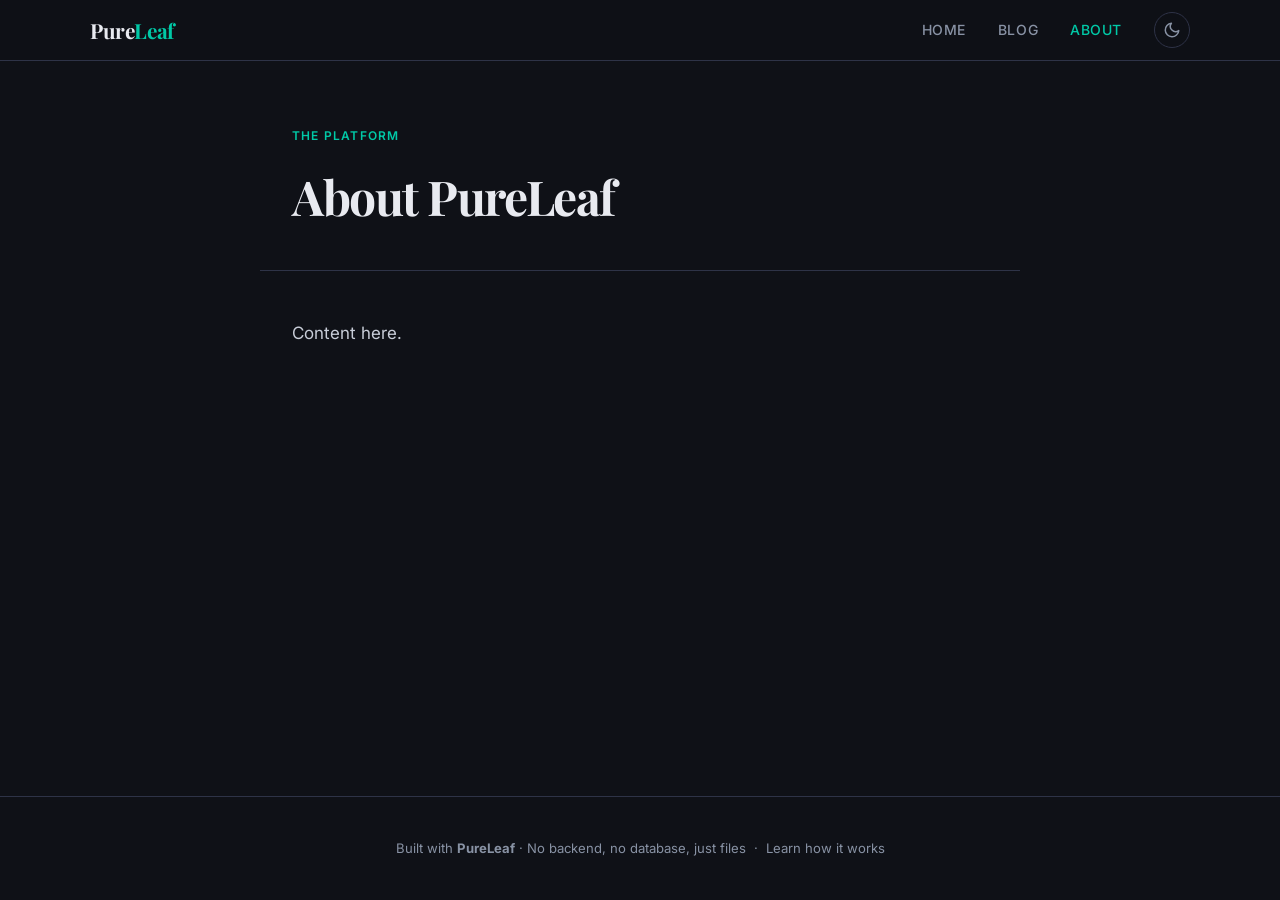
==== commit f8261c59: "fixing theme toggle" ====
--- a/about.html
+++ b/about.html
@@ -8,7 +8,7 @@
   <meta name="generator" content="PureLeaf">
   <link rel="icon" type="image/svg+xml" href="assets/favicon.svg">
   <link rel="stylesheet" href="css/main.css">
-  <script>if(localStorage.getItem('theme')==='light')document.body.classList.add('light');</script>
+  <script>if(localStorage.getItem('theme')==='light')document.documentElement.classList.add('light');</script>
 </head>
 <body>
 
@@ -62,7 +62,7 @@
     // ── Theme toggle ──────────────────────────────────────────
     const toggle = document.getElementById('theme-toggle');
     toggle.addEventListener('click', () => {
-      const isLight = document.body.classList.toggle('light');
+      const isLight = document.documentElement.classList.toggle('light');
       localStorage.setItem('theme', isLight ? 'light' : 'dark');
     });
 
--- a/css/main.css
+++ b/css/main.css
@@ -34,7 +34,7 @@
 }
 
 /* ── Light theme token overrides ── */
-body.light {
+html.light {
   --bg:          #f8f7f4;
   --surface:     #ffffff;
   --surface2:    #f1f0ed;
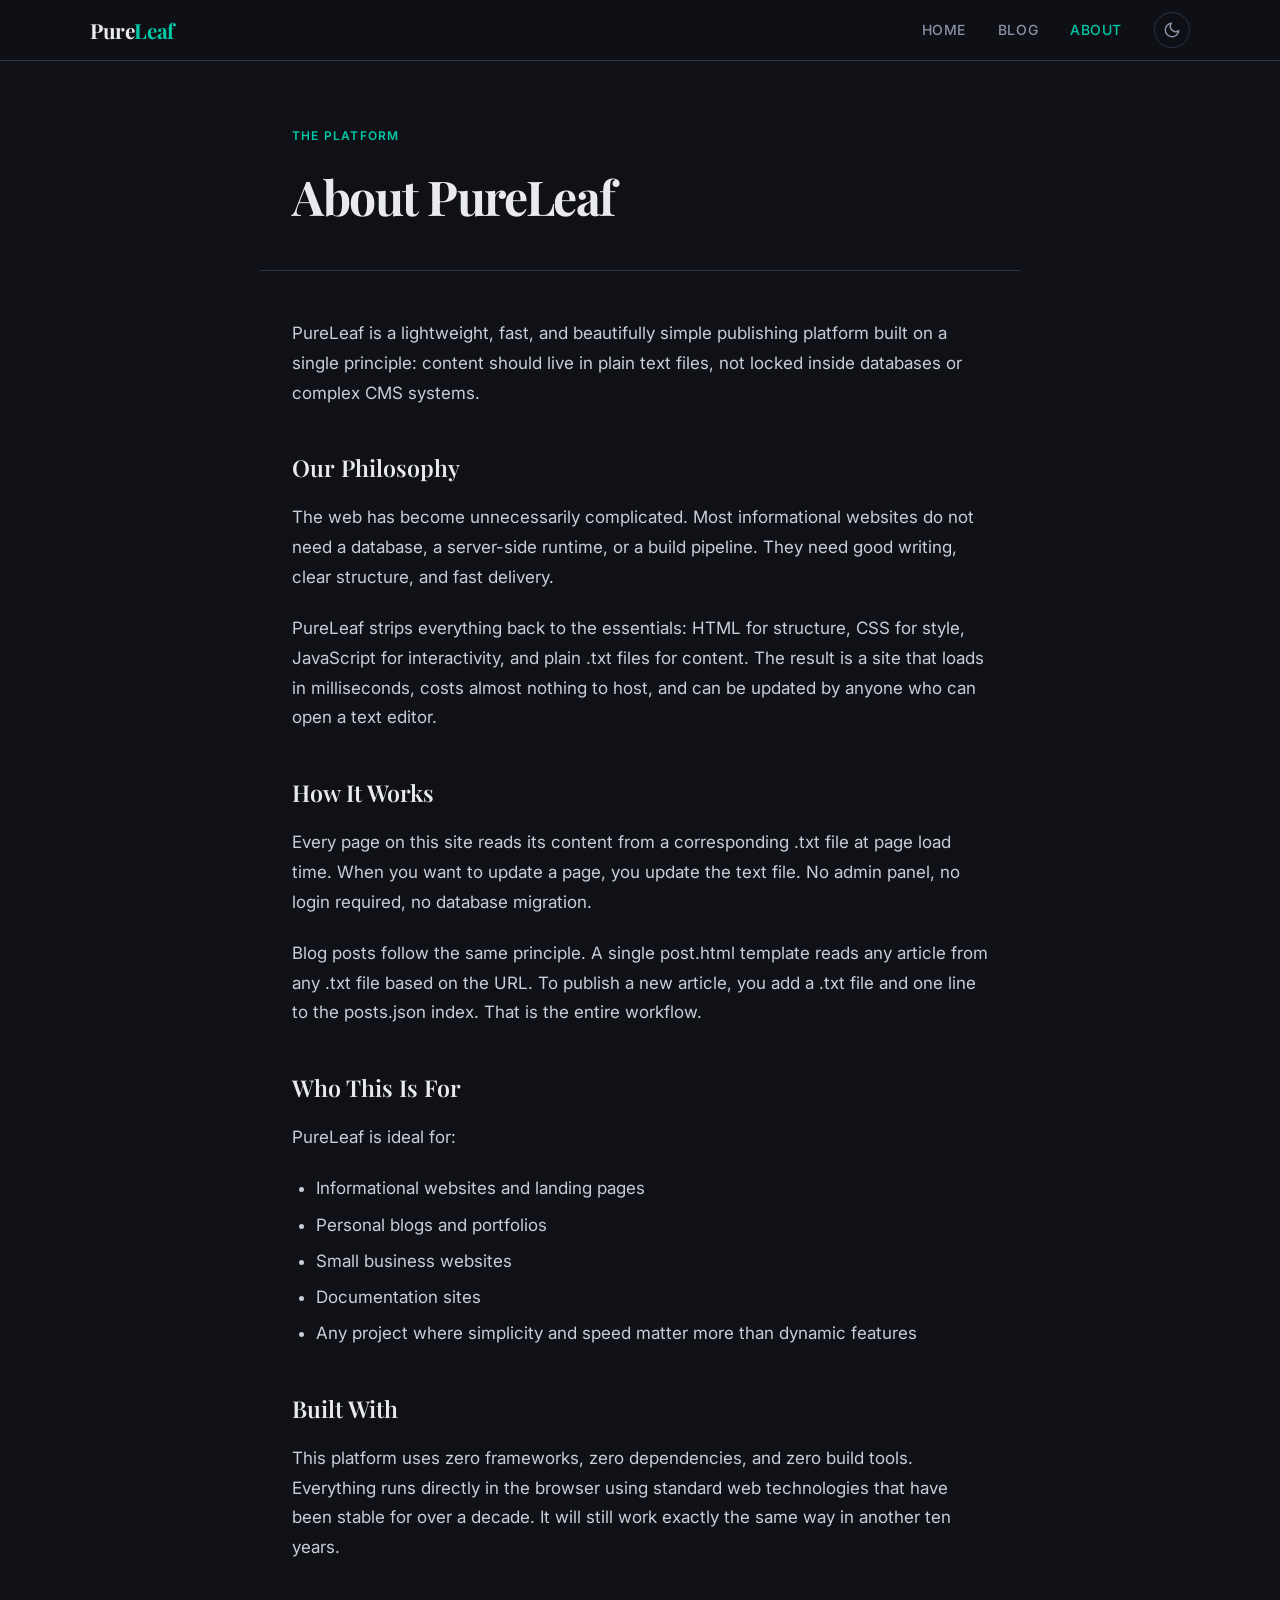
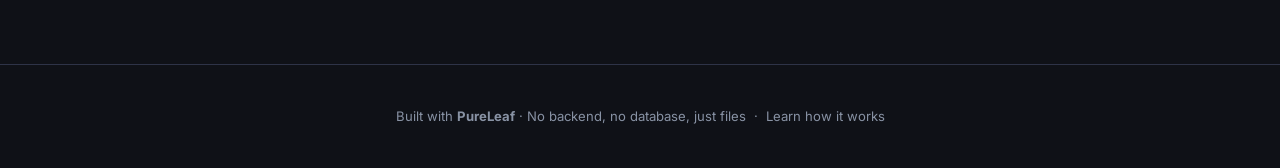
==== commit 3270ecf0: "Multi lingual version commit" ====
--- a/about.html
+++ b/about.html
@@ -6,20 +6,20 @@
   <title>About — PureLeaf</title>
   <meta name="description" content="Learn how PureLeaf works — a backend-free publishing platform powered by plain text files.">
   <meta name="generator" content="PureLeaf">
-  <link rel="icon" type="image/svg+xml" href="assets/favicon.svg">
-  <link rel="stylesheet" href="css/main.css">
+  <link rel="icon" type="image/svg+xml" href="/assets/favicon.svg">
+  <link rel="stylesheet" href="/css/main.css">
   <script>if(localStorage.getItem('theme')==='light')document.documentElement.classList.add('light');</script>
 </head>
 <body>
 
   <nav class="nav">
     <div class="nav-inner">
-      <a href="index.html" class="nav-logo">Pure<span>Leaf</span></a>
+      <a href="/" class="nav-logo">Pure<span>Leaf</span></a>
       <div class="nav-right">
-        <ul class="nav-links">
-          <li><a href="index.html">Home</a></li>
-          <li><a href="blog.html">Blog</a></li>
-          <li><a href="about.html" class="active">About</a></li>
+        <ul class="nav-links" id="nav-links">
+          <li><a href="/">Home</a></li>
+          <li><a href="/blog">Blog</a></li>
+          <li><a href="/about" class="active">About</a></li>
         </ul>
         <button class="theme-toggle" id="theme-toggle" aria-label="Toggle light/dark mode">
           <span class="icon-wrap">
@@ -34,6 +34,9 @@
               <path d="M21 12.79A9 9 0 1 1 11.21 3 7 7 0 0 0 21 12.79z"/>
             </svg>
           </span>
+        </button>
+        <button class="nav-hamburger" id="nav-hamburger" aria-label="Open menu">
+          <span></span><span></span><span></span>
         </button>
       </div>
     </div>
@@ -54,10 +57,10 @@
 
   <footer>
     <p>Built with <strong>PureLeaf</strong> · No backend, no database, just files &nbsp;·&nbsp;
-      <a href="about.html">Learn how it works</a></p>
+      <a href="/about">Learn how it works</a></p>
   </footer>
 
-  <script src="js/engine.js"></script>
+  <script src="/js/engine.js"></script>
   <script>
     // ── Theme toggle ──────────────────────────────────────────
     const toggle = document.getElementById('theme-toggle');
@@ -66,8 +69,20 @@
       localStorage.setItem('theme', isLight ? 'light' : 'dark');
     });
 
+    // ── Mobile nav toggle ────────────────────────────────────
+    const hamburger = document.getElementById('nav-hamburger');
+    const navLinks = document.getElementById('nav-links');
+    hamburger.addEventListener('click', () => {
+      hamburger.classList.toggle('open');
+      navLinks.classList.toggle('open');
+    });
+    navLinks.querySelectorAll('a').forEach(a => a.addEventListener('click', () => {
+      hamburger.classList.remove('open');
+      navLinks.classList.remove('open');
+    }));
+
     // ── Page content ──────────────────────────────────────────
-    PureLeaf.render('pages/about.txt', document.getElementById('page-content'));
+    PureLeaf.render('/pages/about.txt', document.getElementById('page-content'));
   </script>
 
 </body>
--- a/css/main.css
+++ b/css/main.css
@@ -741,6 +741,35 @@
 footer a { color: var(--muted); }
 footer a:hover { color: var(--accent); }
 
+/* ── Mobile hamburger toggle ── */
+.nav-hamburger {
+  display: none;
+  flex-direction: column;
+  justify-content: center;
+  align-items: center;
+  gap: 5px;
+  width: 34px;
+  height: 34px;
+  background: transparent;
+  border: none;
+  cursor: pointer;
+  padding: 0;
+  flex-shrink: 0;
+}
+
+.nav-hamburger span {
+  display: block;
+  width: 20px;
+  height: 2px;
+  background: var(--text);
+  border-radius: 2px;
+  transition: transform 0.25s ease, opacity 0.2s ease;
+}
+
+.nav-hamburger.open span:nth-child(1) { transform: translateY(7px) rotate(45deg); }
+.nav-hamburger.open span:nth-child(2) { opacity: 0; }
+.nav-hamburger.open span:nth-child(3) { transform: translateY(-7px) rotate(-45deg); }
+
 /* ── Fade-in ── */
 .fade-in { animation: fadeIn 0.4s ease both; }
 
@@ -749,10 +778,47 @@
   to   { opacity: 1; transform: translateY(0); }
 }
 
+/* ── Responsive nav (hamburger dropdown) ── */
+@media (max-width: 760px) {
+  .nav-hamburger { display: flex; }
+
+  .nav-links {
+    position: fixed;
+    top: 60px;
+    inset-inline: 0;
+    z-index: 99;
+    flex-direction: column;
+    gap: 0;
+    background: var(--surface);
+    border-bottom: 1px solid var(--border);
+    max-height: 0;
+    overflow: hidden;
+    opacity: 0;
+    padding: 0 2rem;
+    transition: max-height 0.3s ease, opacity 0.25s ease, padding 0.3s ease;
+  }
+
+  .nav-links.open {
+    max-height: 320px;
+    opacity: 1;
+    padding: 0.5rem 2rem 1rem;
+  }
+
+  .nav-links li { width: 100%; }
+
+  .nav-links a {
+    display: block;
+    width: 100%;
+    padding: 0.9rem 0;
+    border-bottom: 1px solid var(--border);
+  }
+
+  .nav-links li:last-child a { border-bottom: none; }
+}
+
 /* ── Responsive ── */
 @media (max-width: 640px) {
   .nav-right { gap: 1.2rem; }
-  .nav-links { gap: 1.2rem; }
   .posts-grid { grid-template-columns: 1fr; }
   .posts-header { flex-direction: column; align-items: flex-start; gap: 0.75rem; }
   .article-body::before { display: none; }
